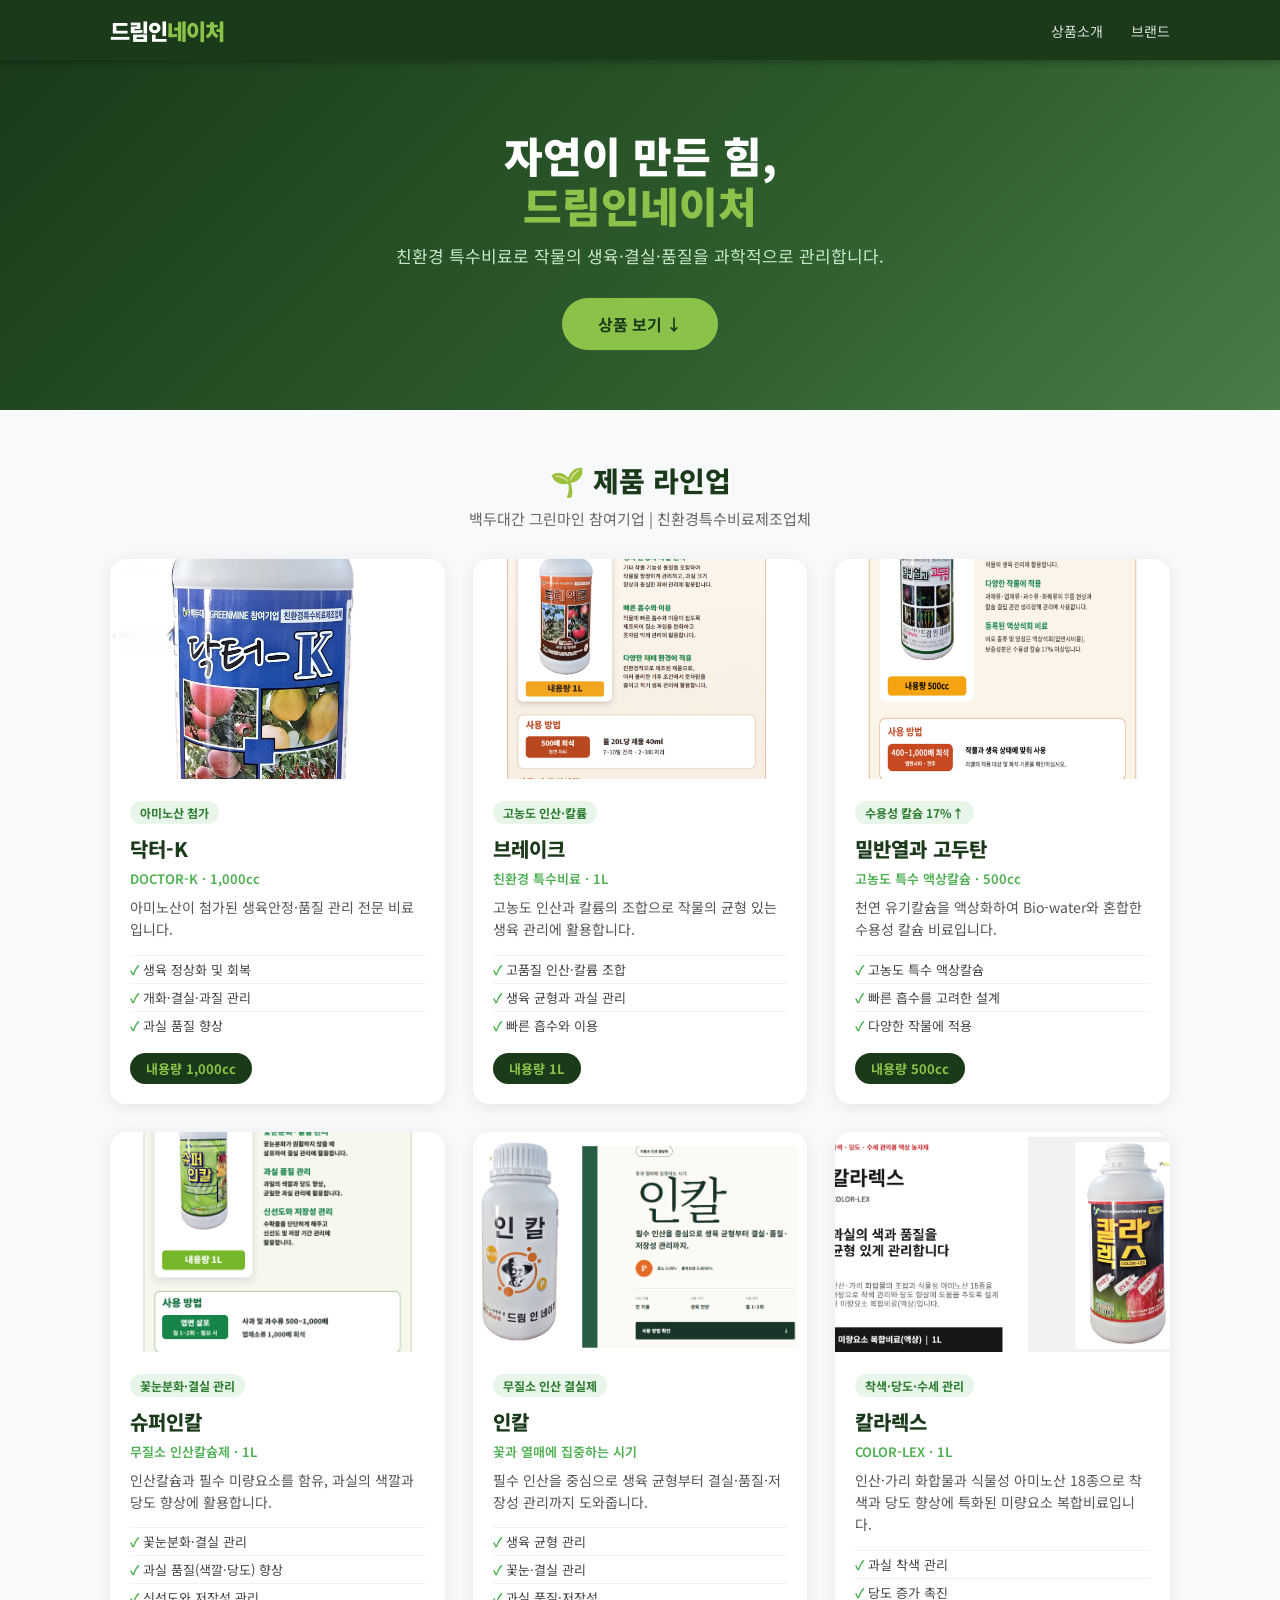
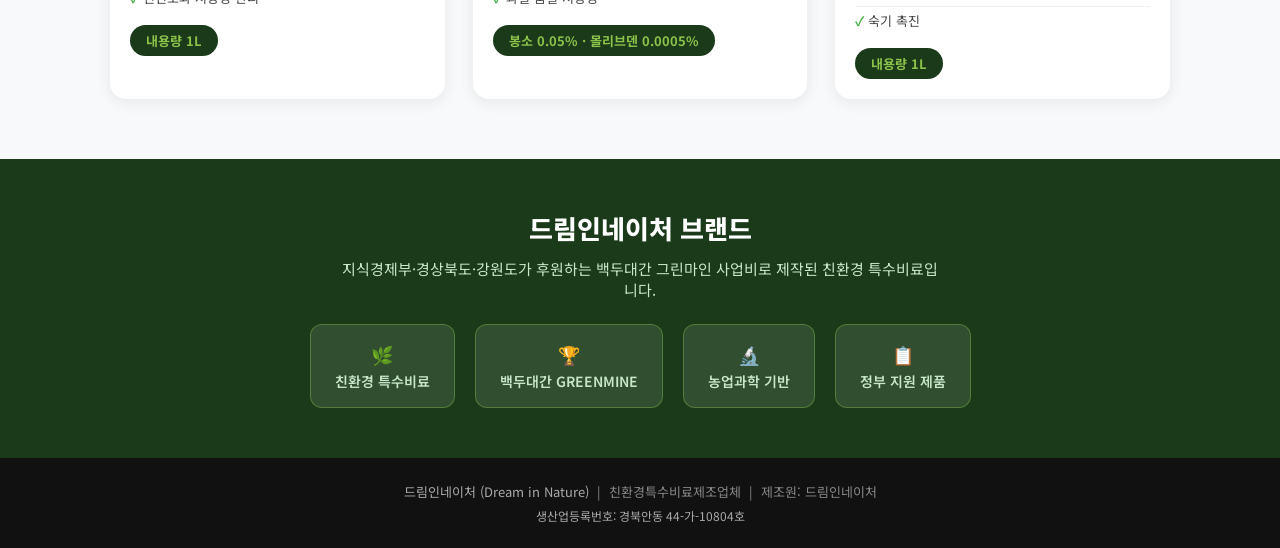
==== index.html @ 05dc9d66 "Initial commit: Dream Homepage" ====
<!DOCTYPE html>
<html lang="ko">
<head>
<meta charset="UTF-8">
<meta name="viewport" content="width=device-width, initial-scale=1.0">
<title>드림인네이처 - 친환경 특수비료</title>
<link href="https://fonts.googleapis.com/css2?family=Noto+Sans+KR:wght@300;400;500;700;900&display=swap" rel="stylesheet">
<style>
*{margin:0;padding:0;box-sizing:border-box;}
body{font-family:'Noto Sans KR',sans-serif;background:#f8f9fa;color:#222;}

/* HEADER */
header{background:#1a3a1a;color:#fff;padding:14px 0;position:sticky;top:0;z-index:100;box-shadow:0 2px 8px rgba(0,0,0,.3);}
.header-inner{max-width:1100px;margin:0 auto;padding:0 20px;display:flex;align-items:center;justify-content:space-between;}
.logo{font-size:22px;font-weight:900;letter-spacing:-1px;}
.logo span{color:#8bc34a;}
nav a{color:#ddd;text-decoration:none;margin-left:24px;font-size:14px;}
nav a:hover{color:#8bc34a;}

/* HERO */
.hero{background:linear-gradient(135deg,#1a3a1a 0%,#2e5e2e 60%,#4a7c4a 100%);color:#fff;text-align:center;padding:70px 20px 60px;}
.hero h1{font-size:42px;font-weight:900;margin-bottom:12px;line-height:1.2;}
.hero h1 span{color:#8bc34a;}
.hero p{font-size:17px;color:#c8e6c9;margin-bottom:30px;}
.hero-btn{display:inline-block;background:#8bc34a;color:#1a3a1a;font-weight:700;padding:14px 36px;border-radius:30px;text-decoration:none;font-size:16px;transition:.2s;}
.hero-btn:hover{background:#aed581;transform:translateY(-2px);}

/* SECTION TITLE */
.sec-title{text-align:center;padding:50px 20px 30px;}
.sec-title h2{font-size:28px;font-weight:800;color:#1a3a1a;margin-bottom:8px;}
.sec-title p{color:#666;font-size:15px;}

/* PRODUCT GRID */
.products{max-width:1100px;margin:0 auto;padding:0 20px 60px;display:grid;grid-template-columns:repeat(auto-fill,minmax(300px,1fr));gap:28px;}
.card{background:#fff;border-radius:16px;overflow:hidden;box-shadow:0 3px 16px rgba(0,0,0,.08);transition:.2s;}
.card:hover{transform:translateY(-4px);box-shadow:0 8px 28px rgba(0,0,0,.14);}
.card-img{width:100%;height:220px;object-fit:cover;display:block;background:#f0f4f0;}
.card-body{padding:20px;}
.card-tag{display:inline-block;background:#e8f5e9;color:#2e7d32;font-size:12px;font-weight:700;padding:3px 10px;border-radius:20px;margin-bottom:10px;}
.card-title{font-size:20px;font-weight:800;color:#1a3a1a;margin-bottom:6px;}
.card-sub{font-size:13px;color:#4caf50;font-weight:600;margin-bottom:8px;}
.card-desc{font-size:14px;color:#555;line-height:1.6;margin-bottom:14px;}
.card-features{list-style:none;padding:0;}
.card-features li{font-size:13px;color:#444;padding:4px 0;border-top:1px solid #f0f0f0;}
.card-features li::before{content:"✓ ";color:#4caf50;font-weight:700;}
.card-vol{display:inline-block;margin-top:14px;background:#1a3a1a;color:#8bc34a;font-size:13px;font-weight:700;padding:6px 16px;border-radius:20px;}

/* BRAND SECTION */
.brand{background:#1a3a1a;color:#fff;text-align:center;padding:50px 20px;}
.brand h2{font-size:26px;font-weight:800;margin-bottom:12px;}
.brand p{color:#c8e6c9;font-size:15px;max-width:600px;margin:0 auto 24px;}
.brand-badges{display:flex;justify-content:center;gap:20px;flex-wrap:wrap;}
.badge{background:rgba(255,255,255,.1);border:1px solid rgba(139,195,74,.4);border-radius:12px;padding:16px 24px;font-size:14px;font-weight:600;color:#c8e6c9;}
.badge strong{display:block;font-size:18px;color:#8bc34a;margin-bottom:4px;}

/* FOOTER */
footer{background:#111;color:#888;text-align:center;padding:24px;font-size:13px;}
footer span{color:#aaa;}
</style>
</head>
<body>

<header>
  <div class="header-inner">
    <div class="logo">드림인<span>네이처</span></div>
    <nav>
      <a href="#products">상품소개</a>
      <a href="#brand">브랜드</a>
    </nav>
  </div>
</header>

<section class="hero">
  <h1>자연이 만든 힘,<br><span>드림인네이처</span></h1>
  <p>친환경 특수비료로 작물의 생육·결실·품질을 과학적으로 관리합니다.</p>
  <a href="#products" class="hero-btn">상품 보기 ↓</a>
</section>

<div class="sec-title" id="products">
  <h2>🌱 제품 라인업</h2>
  <p>백두대간 그린마인 참여기업 | 친환경특수비료제조업체</p>
</div>

<div class="products">

  <!-- 닥터-K -->
  <div class="card">
    <img class="card-img" src="images/slide1_img10.jpg" alt="닥터-K">
    <div class="card-body">
      <span class="card-tag">아미노산 첨가</span>
      <div class="card-title">닥터-K</div>
      <div class="card-sub">DOCTOR-K · 1,000cc</div>
      <div class="card-desc">아미노산이 첨가된 생육안정·품질 관리 전문 비료입니다.</div>
      <ul class="card-features">
        <li>생육 정상화 및 회복</li>
        <li>개화·결실·과질 관리</li>
        <li>과실 품질 향상</li>
      </ul>
      <span class="card-vol">내용량 1,000cc</span>
    </div>
  </div>

  <!-- 브레이크 -->
  <div class="card">
    <img class="card-img" src="images/slide2_img0.png" alt="브레이크">
    <div class="card-body">
      <span class="card-tag">고농도 인산·칼륨</span>
      <div class="card-title">브레이크</div>
      <div class="card-sub">친환경 특수비료 · 1L</div>
      <div class="card-desc">고농도 인산과 칼륨의 조합으로 작물의 균형 있는 생육 관리에 활용합니다.</div>
      <ul class="card-features">
        <li>고품질 인산·칼륨 조합</li>
        <li>생육 균형과 과실 관리</li>
        <li>빠른 흡수와 이용</li>
      </ul>
      <span class="card-vol">내용량 1L</span>
    </div>
  </div>

  <!-- 밀반열과 고두탄 -->
  <div class="card">
    <img class="card-img" src="images/slide3_img0.png" alt="밀반열과 고두탄">
    <div class="card-body">
      <span class="card-tag">수용성 칼슘 17%↑</span>
      <div class="card-title">밀반열과 고두탄</div>
      <div class="card-sub">고농도 특수 액상칼슘 · 500cc</div>
      <div class="card-desc">천연 유기칼슘을 액상화하여 Bio-water와 혼합한 수용성 칼슘 비료입니다.</div>
      <ul class="card-features">
        <li>고농도 특수 액상칼슘</li>
        <li>빠른 흡수를 고려한 설계</li>
        <li>다양한 작물에 적용</li>
      </ul>
      <span class="card-vol">내용량 500cc</span>
    </div>
  </div>

  <!-- 슈퍼인칼 -->
  <div class="card">
    <img class="card-img" src="images/slide4_img0.png" alt="슈퍼인칼">
    <div class="card-body">
      <span class="card-tag">꽃눈분화·결실 관리</span>
      <div class="card-title">슈퍼인칼</div>
      <div class="card-sub">무질소 인산칼슘제 · 1L</div>
      <div class="card-desc">인산칼슘과 필수 미량요소를 함유, 과실의 색깔과 당도 향상에 활용합니다.</div>
      <ul class="card-features">
        <li>꽃눈분화·결실 관리</li>
        <li>과실 품질(색깔·당도) 향상</li>
        <li>신선도와 저장성 관리</li>
      </ul>
      <span class="card-vol">내용량 1L</span>
    </div>
  </div>

  <!-- 인칼 -->
  <div class="card">
    <img class="card-img" src="images/slide5_img0.png" alt="인칼">
    <div class="card-body">
      <span class="card-tag">무질소 인산 결실제</span>
      <div class="card-title">인칼</div>
      <div class="card-sub">꽃과 열매에 집중하는 시기</div>
      <div class="card-desc">필수 인산을 중심으로 생육 균형부터 결실·품질·저장성 관리까지 도와줍니다.</div>
      <ul class="card-features">
        <li>생육 균형 관리</li>
        <li>꽃눈·결실 관리</li>
        <li>과실 품질·저장성</li>
      </ul>
      <span class="card-vol">봉소 0.05% · 몰리브덴 0.0005%</span>
    </div>
  </div>

  <!-- 칼라렉스 -->
  <div class="card">
    <img class="card-img" src="images/slide6_img0.png" alt="칼라렉스">
    <div class="card-body">
      <span class="card-tag">착색·당도·수세 관리</span>
      <div class="card-title">칼라렉스</div>
      <div class="card-sub">COLOR-LEX · 1L</div>
      <div class="card-desc">인산·가리 화합물과 식물성 아미노산 18종으로 착색과 당도 향상에 특화된 미량요소 복합비료입니다.</div>
      <ul class="card-features">
        <li>과실 착색 관리</li>
        <li>당도 증가 촉진</li>
        <li>숙기 촉진</li>
      </ul>
      <span class="card-vol">내용량 1L</span>
    </div>
  </div>

</div>

<section class="brand" id="brand">
  <h2>드림인네이처 브랜드</h2>
  <p>지식경제부·경상북도·강원도가 후원하는 백두대간 그린마인 사업비로 제작된 친환경 특수비료입니다.</p>
  <div class="brand-badges">
    <div class="badge"><strong>🌿</strong>친환경 특수비료</div>
    <div class="badge"><strong>🏆</strong>백두대간 GREENMINE</div>
    <div class="badge"><strong>🔬</strong>농업과학 기반</div>
    <div class="badge"><strong>📋</strong>정부 지원 제품</div>
  </div>
</section>

<footer>
  <span>드림인네이처 (Dream in Nature)</span> &nbsp;|&nbsp; 친환경특수비료제조업체 &nbsp;|&nbsp; 제조원: 드림인네이처<br>
  <span style="font-size:12px;margin-top:6px;display:block;">생산업등록번호: 경북안동 44-가-10804호</span>
</footer>

</body>
</html>
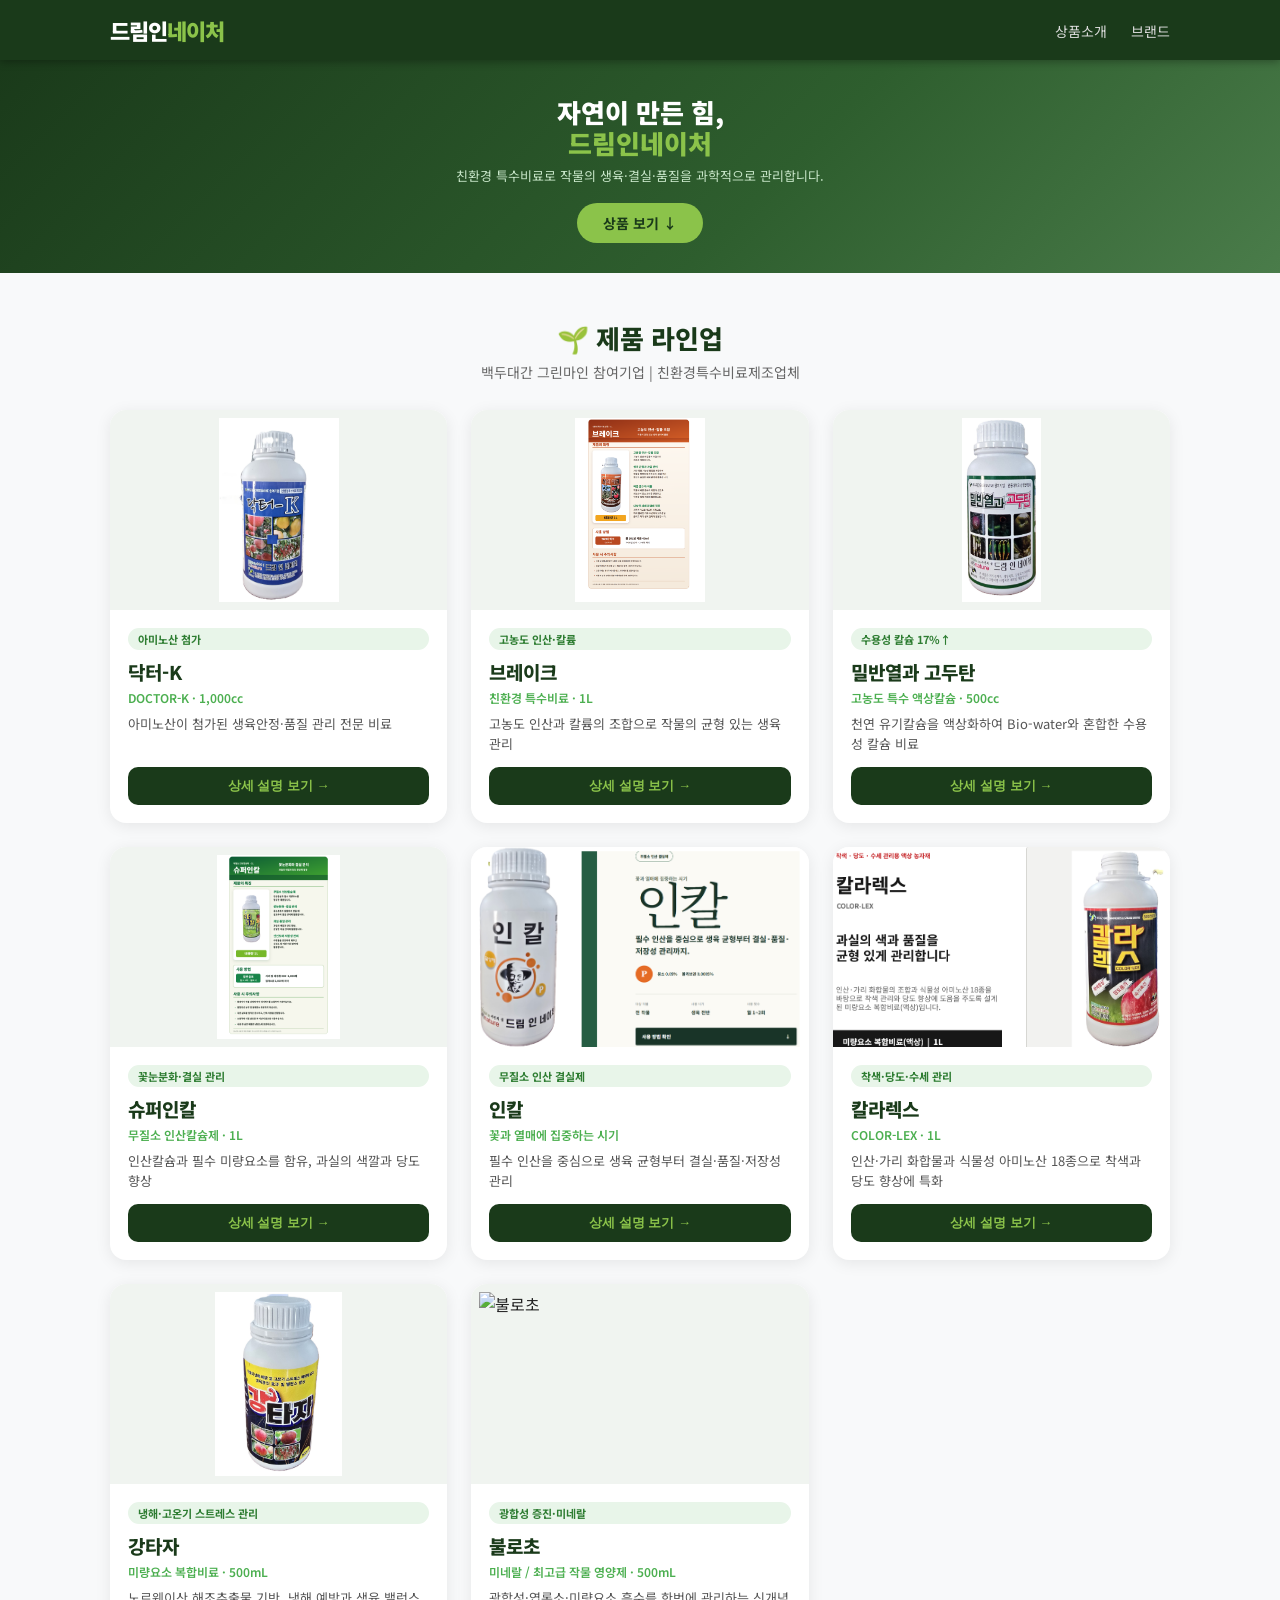
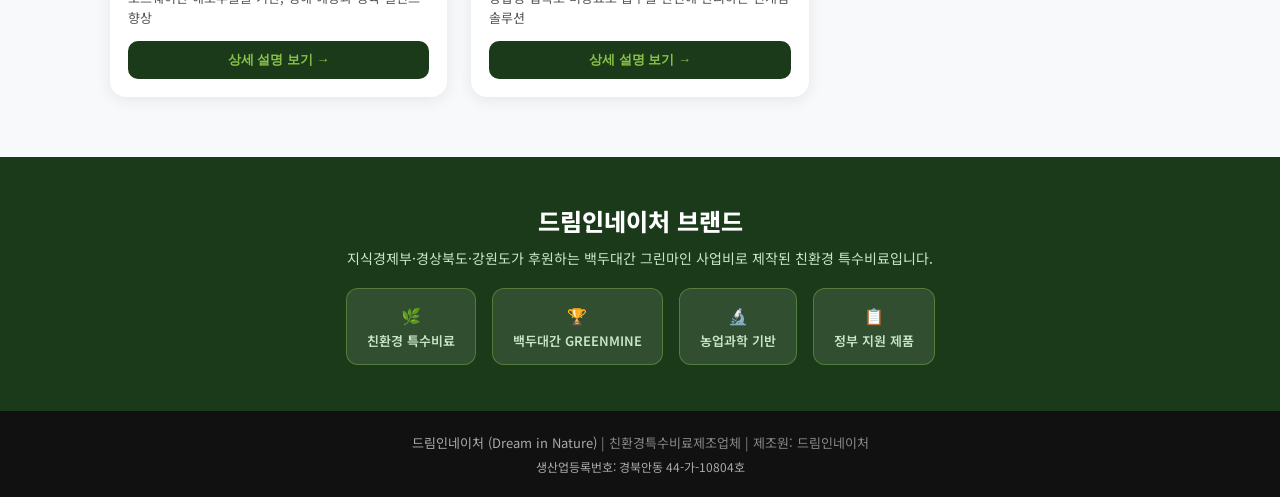
==== commit 671b4cfe: "update: 밀반열과고두탄 강타자 이미지 수정 및 불로초 신규 상품 추가" ====
--- a/index.html
+++ b/index.html
@@ -2,189 +2,327 @@
 <html lang="ko">
 <head>
 <meta charset="UTF-8">
-<meta name="viewport" content="width=device-width, initial-scale=1.0">
+<meta name="viewport" content="width=device-width,initial-scale=1.0">
 <title>드림인네이처 - 친환경 특수비료</title>
 <link href="https://fonts.googleapis.com/css2?family=Noto+Sans+KR:wght@300;400;500;700;900&display=swap" rel="stylesheet">
 <style>
 *{margin:0;padding:0;box-sizing:border-box;}
 body{font-family:'Noto Sans KR',sans-serif;background:#f8f9fa;color:#222;}
-
-/* HEADER */
-header{background:#1a3a1a;color:#fff;padding:14px 0;position:sticky;top:0;z-index:100;box-shadow:0 2px 8px rgba(0,0,0,.3);}
+header{background:#1a3a1a;color:#fff;padding:14px 0;position:sticky;top:0;z-index:200;box-shadow:0 2px 8px rgba(0,0,0,.3);}
 .header-inner{max-width:1100px;margin:0 auto;padding:0 20px;display:flex;align-items:center;justify-content:space-between;}
 .logo{font-size:22px;font-weight:900;letter-spacing:-1px;}
 .logo span{color:#8bc34a;}
 nav a{color:#ddd;text-decoration:none;margin-left:24px;font-size:14px;}
 nav a:hover{color:#8bc34a;}
-
-/* HERO */
-.hero{background:linear-gradient(135deg,#1a3a1a 0%,#2e5e2e 60%,#4a7c4a 100%);color:#fff;text-align:center;padding:70px 20px 60px;}
-.hero h1{font-size:42px;font-weight:900;margin-bottom:12px;line-height:1.2;}
+.hero{background:linear-gradient(135deg,#1a3a1a 0%,#2e5e2e 60%,#4a7c4a 100%);color:#fff;text-align:center;padding:36px 20px 30px;}
+.hero h1{font-size:26px;font-weight:900;margin-bottom:8px;line-height:1.2;}
 .hero h1 span{color:#8bc34a;}
-.hero p{font-size:17px;color:#c8e6c9;margin-bottom:30px;}
-.hero-btn{display:inline-block;background:#8bc34a;color:#1a3a1a;font-weight:700;padding:14px 36px;border-radius:30px;text-decoration:none;font-size:16px;transition:.2s;}
+.hero p{font-size:13px;color:#c8e6c9;margin-bottom:18px;}
+.hero-btn{display:inline-block;background:#8bc34a;color:#1a3a1a;font-weight:700;padding:10px 26px;border-radius:30px;text-decoration:none;font-size:14px;transition:.2s;}
 .hero-btn:hover{background:#aed581;transform:translateY(-2px);}
-
-/* SECTION TITLE */
-.sec-title{text-align:center;padding:50px 20px 30px;}
-.sec-title h2{font-size:28px;font-weight:800;color:#1a3a1a;margin-bottom:8px;}
-.sec-title p{color:#666;font-size:15px;}
-
-/* PRODUCT GRID */
-.products{max-width:1100px;margin:0 auto;padding:0 20px 60px;display:grid;grid-template-columns:repeat(auto-fill,minmax(300px,1fr));gap:28px;}
-.card{background:#fff;border-radius:16px;overflow:hidden;box-shadow:0 3px 16px rgba(0,0,0,.08);transition:.2s;}
+.sec-title{text-align:center;padding:46px 20px 28px;}
+.sec-title h2{font-size:26px;font-weight:800;color:#1a3a1a;margin-bottom:6px;}
+.sec-title p{color:#666;font-size:14px;}
+.products{max-width:1100px;margin:0 auto;padding:0 20px 60px;display:grid;grid-template-columns:repeat(auto-fill,minmax(290px,1fr));gap:24px;}
+.card{background:#fff;border-radius:16px;overflow:hidden;box-shadow:0 3px 16px rgba(0,0,0,.08);transition:.2s;display:flex;flex-direction:column;}
 .card:hover{transform:translateY(-4px);box-shadow:0 8px 28px rgba(0,0,0,.14);}
-.card-img{width:100%;height:220px;object-fit:cover;display:block;background:#f0f4f0;}
-.card-body{padding:20px;}
-.card-tag{display:inline-block;background:#e8f5e9;color:#2e7d32;font-size:12px;font-weight:700;padding:3px 10px;border-radius:20px;margin-bottom:10px;}
-.card-title{font-size:20px;font-weight:800;color:#1a3a1a;margin-bottom:6px;}
-.card-sub{font-size:13px;color:#4caf50;font-weight:600;margin-bottom:8px;}
-.card-desc{font-size:14px;color:#555;line-height:1.6;margin-bottom:14px;}
-.card-features{list-style:none;padding:0;}
-.card-features li{font-size:13px;color:#444;padding:4px 0;border-top:1px solid #f0f0f0;}
+.ci{width:100%;height:200px;object-fit:cover;display:block;background:#f0f4f0;}
+.ci-contain{width:100%;height:200px;object-fit:contain;display:block;background:#f0f4f0;padding:8px;}
+.card-body{padding:18px;display:flex;flex-direction:column;flex:1;}
+.card-tag{display:inline-block;background:#e8f5e9;color:#2e7d32;font-size:11px;font-weight:700;padding:3px 10px;border-radius:20px;margin-bottom:8px;}
+.card-title{font-size:19px;font-weight:800;color:#1a3a1a;margin-bottom:4px;}
+.card-sub{font-size:12px;color:#4caf50;font-weight:600;margin-bottom:8px;}
+.card-desc{font-size:13px;color:#555;line-height:1.5;margin-bottom:14px;flex:1;}
+.card-features{list-style:none;padding:0;margin-bottom:8px;}
+.card-features li{font-size:13px;color:#444;padding:3px 0;border-top:1px solid #f0f0f0;}
 .card-features li::before{content:"✓ ";color:#4caf50;font-weight:700;}
-.card-vol{display:inline-block;margin-top:14px;background:#1a3a1a;color:#8bc34a;font-size:13px;font-weight:700;padding:6px 16px;border-radius:20px;}
-
-/* BRAND SECTION */
-.brand{background:#1a3a1a;color:#fff;text-align:center;padding:50px 20px;}
-.brand h2{font-size:26px;font-weight:800;margin-bottom:12px;}
-.brand p{color:#c8e6c9;font-size:15px;max-width:600px;margin:0 auto 24px;}
-.brand-badges{display:flex;justify-content:center;gap:20px;flex-wrap:wrap;}
-.badge{background:rgba(255,255,255,.1);border:1px solid rgba(139,195,74,.4);border-radius:12px;padding:16px 24px;font-size:14px;font-weight:600;color:#c8e6c9;}
-.badge strong{display:block;font-size:18px;color:#8bc34a;margin-bottom:4px;}
-
-/* FOOTER */
-footer{background:#111;color:#888;text-align:center;padding:24px;font-size:13px;}
+.detail-btn{display:block;width:100%;background:#1a3a1a;color:#8bc34a;font-size:13px;font-weight:700;padding:10px;border-radius:10px;border:none;cursor:pointer;transition:.2s;margin-top:auto;}
+.detail-btn:hover{background:#2e5e2e;}
+.brand{background:#1a3a1a;color:#fff;text-align:center;padding:46px 20px;}
+.brand h2{font-size:24px;font-weight:800;margin-bottom:10px;}
+.brand p{color:#c8e6c9;font-size:14px;max-width:600px;margin:0 auto 20px;}
+.brand-badges{display:flex;justify-content:center;gap:16px;flex-wrap:wrap;}
+.badge{background:rgba(255,255,255,.1);border:1px solid rgba(139,195,74,.4);border-radius:12px;padding:14px 20px;font-size:13px;font-weight:600;color:#c8e6c9;}
+.badge strong{display:block;font-size:16px;color:#8bc34a;margin-bottom:4px;}
+footer{background:#111;color:#888;text-align:center;padding:22px;font-size:13px;}
 footer span{color:#aaa;}
+.modal-overlay{display:none;position:fixed;inset:0;background:rgba(0,0,0,.7);z-index:1000;align-items:center;justify-content:center;padding:20px;}
+.modal-overlay.active{display:flex;}
+.modal-box{background:#fff;border-radius:20px;max-width:900px;width:100%;max-height:90vh;overflow-y:auto;position:relative;}
+.mclose{position:sticky;top:10px;float:right;margin:12px 12px 0 0;background:#1a3a1a;color:#fff;border:none;border-radius:50%;width:34px;height:34px;font-size:16px;cursor:pointer;z-index:10;}
+.modal-inner{display:flex;gap:0;padding:24px;}
+.modal-left{flex:0 0 320px;max-width:320px;}
+.modal-img{width:100%;border-radius:12px;object-fit:contain;background:#f0f4f0;height:260px;}
+.di-imgs{display:flex;gap:8px;margin-top:10px;}
+.di-imgs img{flex:1;height:90px;object-fit:cover;border-radius:8px;}
+.modal-right{flex:1;padding-left:24px;}
+.modal-title{font-size:26px;font-weight:900;color:#1a3a1a;margin:8px 0 4px;}
+.modal-sub{font-size:13px;color:#4caf50;font-weight:600;margin-bottom:14px;}
+.ds{background:#f0f8f0;border-left:4px solid #4caf50;border-radius:0 8px 8px 0;padding:14px;margin-top:14px;}
+.ds h4{font-size:14px;font-weight:800;color:#1a3a1a;margin-bottom:8px;}
+.ds p{font-size:13px;color:#555;line-height:1.7;}
+@media(max-width:640px){.modal-inner{flex-direction:column;padding:16px;}.modal-left{max-width:100%;}.modal-right{padding-left:0;padding-top:16px;}.modal-img{height:200px;}}
 </style>
 </head>
 <body>
-
 <header>
   <div class="header-inner">
     <div class="logo">드림인<span>네이처</span></div>
-    <nav>
-      <a href="#products">상품소개</a>
-      <a href="#brand">브랜드</a>
-    </nav>
+    <nav><a href="#products">상품소개</a><a href="#brand">브랜드</a></nav>
   </div>
 </header>
-
 <section class="hero">
   <h1>자연이 만든 힘,<br><span>드림인네이처</span></h1>
   <p>친환경 특수비료로 작물의 생육·결실·품질을 과학적으로 관리합니다.</p>
   <a href="#products" class="hero-btn">상품 보기 ↓</a>
 </section>
-
 <div class="sec-title" id="products">
   <h2>🌱 제품 라인업</h2>
   <p>백두대간 그린마인 참여기업 | 친환경특수비료제조업체</p>
 </div>
-
 <div class="products">
-
-  <!-- 닥터-K -->
-  <div class="card">
-    <img class="card-img" src="images/slide1_img10.jpg" alt="닥터-K">
-    <div class="card-body">
-      <span class="card-tag">아미노산 첨가</span>
-      <div class="card-title">닥터-K</div>
-      <div class="card-sub">DOCTOR-K · 1,000cc</div>
-      <div class="card-desc">아미노산이 첨가된 생육안정·품질 관리 전문 비료입니다.</div>
-      <ul class="card-features">
-        <li>생육 정상화 및 회복</li>
-        <li>개화·결실·과질 관리</li>
-        <li>과실 품질 향상</li>
-      </ul>
-      <span class="card-vol">내용량 1,000cc</span>
-    </div>
-  </div>
-
-  <!-- 브레이크 -->
-  <div class="card">
-    <img class="card-img" src="images/slide2_img0.png" alt="브레이크">
-    <div class="card-body">
-      <span class="card-tag">고농도 인산·칼륨</span>
-      <div class="card-title">브레이크</div>
-      <div class="card-sub">친환경 특수비료 · 1L</div>
-      <div class="card-desc">고농도 인산과 칼륨의 조합으로 작물의 균형 있는 생육 관리에 활용합니다.</div>
-      <ul class="card-features">
-        <li>고품질 인산·칼륨 조합</li>
-        <li>생육 균형과 과실 관리</li>
-        <li>빠른 흡수와 이용</li>
-      </ul>
-      <span class="card-vol">내용량 1L</span>
-    </div>
-  </div>
-
-  <!-- 밀반열과 고두탄 -->
-  <div class="card">
-    <img class="card-img" src="images/slide3_img0.png" alt="밀반열과 고두탄">
-    <div class="card-body">
-      <span class="card-tag">수용성 칼슘 17%↑</span>
-      <div class="card-title">밀반열과 고두탄</div>
-      <div class="card-sub">고농도 특수 액상칼슘 · 500cc</div>
-      <div class="card-desc">천연 유기칼슘을 액상화하여 Bio-water와 혼합한 수용성 칼슘 비료입니다.</div>
-      <ul class="card-features">
-        <li>고농도 특수 액상칼슘</li>
-        <li>빠른 흡수를 고려한 설계</li>
-        <li>다양한 작물에 적용</li>
-      </ul>
-      <span class="card-vol">내용량 500cc</span>
-    </div>
-  </div>
-
-  <!-- 슈퍼인칼 -->
-  <div class="card">
-    <img class="card-img" src="images/slide4_img0.png" alt="슈퍼인칼">
-    <div class="card-body">
-      <span class="card-tag">꽃눈분화·결실 관리</span>
-      <div class="card-title">슈퍼인칼</div>
-      <div class="card-sub">무질소 인산칼슘제 · 1L</div>
-      <div class="card-desc">인산칼슘과 필수 미량요소를 함유, 과실의 색깔과 당도 향상에 활용합니다.</div>
-      <ul class="card-features">
-        <li>꽃눈분화·결실 관리</li>
-        <li>과실 품질(색깔·당도) 향상</li>
-        <li>신선도와 저장성 관리</li>
-      </ul>
-      <span class="card-vol">내용량 1L</span>
-    </div>
-  </div>
-
-  <!-- 인칼 -->
-  <div class="card">
-    <img class="card-img" src="images/slide5_img0.png" alt="인칼">
-    <div class="card-body">
-      <span class="card-tag">무질소 인산 결실제</span>
-      <div class="card-title">인칼</div>
-      <div class="card-sub">꽃과 열매에 집중하는 시기</div>
-      <div class="card-desc">필수 인산을 중심으로 생육 균형부터 결실·품질·저장성 관리까지 도와줍니다.</div>
-      <ul class="card-features">
-        <li>생육 균형 관리</li>
-        <li>꽃눈·결실 관리</li>
-        <li>과실 품질·저장성</li>
-      </ul>
-      <span class="card-vol">봉소 0.05% · 몰리브덴 0.0005%</span>
-    </div>
-  </div>
-
-  <!-- 칼라렉스 -->
-  <div class="card">
-    <img class="card-img" src="images/slide6_img0.png" alt="칼라렉스">
-    <div class="card-body">
-      <span class="card-tag">착색·당도·수세 관리</span>
-      <div class="card-title">칼라렉스</div>
-      <div class="card-sub">COLOR-LEX · 1L</div>
-      <div class="card-desc">인산·가리 화합물과 식물성 아미노산 18종으로 착색과 당도 향상에 특화된 미량요소 복합비료입니다.</div>
-      <ul class="card-features">
-        <li>과실 착색 관리</li>
-        <li>당도 증가 촉진</li>
-        <li>숙기 촉진</li>
-      </ul>
-      <span class="card-vol">내용량 1L</span>
-    </div>
-  </div>
-
+<div class='card'>
+  <img class='ci ci-contain' src='images/slide1_img10.jpg' alt='닥터-K'>
+  <div class='card-body'>
+    <span class='card-tag'>아미노산 첨가</span>
+    <div class='card-title'>닥터-K</div>
+    <div class='card-sub'>DOCTOR-K · 1,000cc</div>
+    <div class='card-desc'>아미노산이 첨가된 생육안정·품질 관리 전문 비료</div>
+    <button class='detail-btn' onclick='openModal("modal-doctor-k")'>상세 설명 보기 →</button>
+  </div>
+</div>
+
+<div class='card'>
+  <img class='ci ci-contain' src='images/slide2_img0.png' alt='브레이크'>
+  <div class='card-body'>
+    <span class='card-tag'>고농도 인산·칼륨</span>
+    <div class='card-title'>브레이크</div>
+    <div class='card-sub'>친환경 특수비료 · 1L</div>
+    <div class='card-desc'>고농도 인산과 칼륨의 조합으로 작물의 균형 있는 생육 관리</div>
+    <button class='detail-btn' onclick='openModal("modal-brake")'>상세 설명 보기 →</button>
+  </div>
+</div>
+
+<div class='card'>
+  <img class='ci ci-contain' src='images/milban_1.jpg' alt='밀반열과 고두탄'>
+  <div class='card-body'>
+    <span class='card-tag'>수용성 칼슘 17%↑</span>
+    <div class='card-title'>밀반열과 고두탄</div>
+    <div class='card-sub'>고농도 특수 액상칼슘 · 500cc</div>
+    <div class='card-desc'>천연 유기칼슘을 액상화하여 Bio-water와 혼합한 수용성 칼슘 비료</div>
+    <button class='detail-btn' onclick='openModal("modal-calcium")'>상세 설명 보기 →</button>
+  </div>
+</div>
+
+<div class='card'>
+  <img class='ci ci-contain' src='images/slide4_img0.png' alt='슈퍼인칼'>
+  <div class='card-body'>
+    <span class='card-tag'>꽃눈분화·결실 관리</span>
+    <div class='card-title'>슈퍼인칼</div>
+    <div class='card-sub'>무질소 인산칼슘제 · 1L</div>
+    <div class='card-desc'>인산칼슘과 필수 미량요소를 함유, 과실의 색깔과 당도 향상</div>
+    <button class='detail-btn' onclick='openModal("modal-super-incal")'>상세 설명 보기 →</button>
+  </div>
+</div>
+
+<div class='card'>
+  <img class='ci' src='images/slide5_img0.png' alt='인칼'>
+  <div class='card-body'>
+    <span class='card-tag'>무질소 인산 결실제</span>
+    <div class='card-title'>인칼</div>
+    <div class='card-sub'>꽃과 열매에 집중하는 시기</div>
+    <div class='card-desc'>필수 인산을 중심으로 생육 균형부터 결실·품질·저장성 관리</div>
+    <button class='detail-btn' onclick='openModal("modal-incal")'>상세 설명 보기 →</button>
+  </div>
+</div>
+
+<div class='card'>
+  <img class='ci' src='images/slide6_img0.png' alt='칼라렉스'>
+  <div class='card-body'>
+    <span class='card-tag'>착색·당도·수세 관리</span>
+    <div class='card-title'>칼라렉스</div>
+    <div class='card-sub'>COLOR-LEX · 1L</div>
+    <div class='card-desc'>인산·가리 화합물과 식물성 아미노산 18종으로 착색과 당도 향상에 특화</div>
+    <button class='detail-btn' onclick='openModal("modal-colorlex")'>상세 설명 보기 →</button>
+  </div>
+</div>
+
+<div class='card'>
+  <img class='ci ci-contain' src='images/gangtaja_1.jpg' alt='강타자'>
+  <div class='card-body'>
+    <span class='card-tag'>냉해·고온기 스트레스 관리</span>
+    <div class='card-title'>강타자</div>
+    <div class='card-sub'>미량요소 복합비료 · 500mL</div>
+    <div class='card-desc'>노르웨이산 해조추출물 기반, 냉해 예방과 생육 밸런스 향상</div>
+    <button class='detail-btn' onclick='openModal("modal-gangtaja")'>상세 설명 보기 →</button>
+  </div>
+</div>
+
+<div class='card'>
+  <img class='ci ci-contain' src='images/bullocho_pptx_1.png' alt='불로초'>
+  <div class='card-body'>
+    <span class='card-tag'>광합성 증진·미네랄</span>
+    <div class='card-title'>불로초</div>
+    <div class='card-sub'>미네랄 / 최고급 작물 영양제 · 500mL</div>
+    <div class='card-desc'>광합성·엽록소·미량요소 흡수를 한번에 관리하는 신개념 솔루션</div>
+    <button class='detail-btn' onclick='openModal("modal-bullocho")'>상세 설명 보기 →</button>
+  </div>
+</div>
+</div>
+
+<div class='modal-overlay' id='modal-doctor-k' onclick='closeModal(this)'>
+<div class='modal-box' onclick='event.stopPropagation()'>
+  <button class='mclose' onclick='closeModal(document.getElementById("modal-doctor-k"))'>✕</button>
+  <div class='modal-inner'>
+    <div class='modal-left'>
+      <img class='modal-img' src='images/slide1_img10.jpg' alt='닥터-K'>
+      
+    </div>
+    <div class='modal-right'>
+      <span class='card-tag'>아미노산 첨가</span>
+      <h2 class='modal-title'>닥터-K</h2>
+      <p class='modal-sub'>DOCTOR-K · 1,000cc</p>
+      <ul class='card-features' style='margin-bottom:16px'><li>생육 정상화 및 회복</li><li>개화·결실·과질 관리</li><li>과실 품질 향상</li></ul>
+      <div class='ds'><h4>닥터-K 란?</h4><p>식물의 영양결핍으로 인한 장해를 해결하고 고소득을 목표로 암모늄, 아미노산에 식물생육의 필수원소들을 결합한 최고급 비료입니다.</p></div><div class='ds'><h4>효능 및 특성</h4><p>▶ 잎의 노화방지, 수세회복, 각종장해 회복, 비대, 개화, 결실을 촉진시킵니다.</p><p>▶ 생육이 왕성하여 발근 발아가 촉진되며 건전한 나무형태를 만들고, 크고 당도가 높으며 맛, 향, 색택이 선명한 고품질로 수확이 얻어집니다.</p><p>▶ 건묘육성, 생장촉진, 품질향상, 수확증대를 증진시키는 필수 고급 비료입니다.</p><p>▶ 작물의 냉해를 예방하고 화방에 도움을 주고 꽃대를 크게 만드는데 도움을 줍니다.</p><p>▶ 아미노산을 첨가한 아미노산성 종합 특수 액상 비료입니다.</p></div><div class='ds'><h4>주의사항</h4><p>▶ 사용농도 및 사용량은 식물의 생육상태에 따라 조정하십시오.</p><p>▶ 동제, 기계유, 석회유황합제와 혼용을 금하며 피해를 고려하여 희석배수를 강하게 하여 사용하십시오.</p><p>▶ 재배하우스나 온실, 일반 노지의 기온이 고온기(30℃) 때에는 주의하여 사용하십시오.</p><p>▶ 아미노산의 함량이 높아 아미노산의 일부가 석출되어 침전물이 생길 수 있으나 효능에는 차이가 없으므로 잘 흔들어 사용하십시오.</p><p>▶ 사용 후 남은 원액은 밀봉하여 서늘한 곳에 보관하십시오.</p></div>
+    </div>
+  </div>
+</div>
+</div>
+
+<div class='modal-overlay' id='modal-brake' onclick='closeModal(this)'>
+<div class='modal-box' onclick='event.stopPropagation()'>
+  <button class='mclose' onclick='closeModal(document.getElementById("modal-brake"))'>✕</button>
+  <div class='modal-inner'>
+    <div class='modal-left'>
+      <img class='modal-img' src='images/slide2_img0.png' alt='브레이크'>
+      
+    </div>
+    <div class='modal-right'>
+      <span class='card-tag'>고농도 인산·칼륨</span>
+      <h2 class='modal-title'>브레이크</h2>
+      <p class='modal-sub'>친환경 특수비료 · 1L</p>
+      <ul class='card-features' style='margin-bottom:16px'><li>고품질 인산·칼륨 조합</li><li>생육 균형과 과실 관리</li><li>빠른 흡수와 이용</li></ul>
+      <p style='color:#888;font-size:14px;'>상세 설명이 준비 중입니다.</p>
+    </div>
+  </div>
+</div>
+</div>
+
+<div class='modal-overlay' id='modal-calcium' onclick='closeModal(this)'>
+<div class='modal-box' onclick='event.stopPropagation()'>
+  <button class='mclose' onclick='closeModal(document.getElementById("modal-calcium"))'>✕</button>
+  <div class='modal-inner'>
+    <div class='modal-left'>
+      <img class='modal-img' src='images/milban_1.jpg' alt='밀반열과 고두탄'>
+      <div class='di-imgs'><img src='images/milban_2.jpg' alt='밀반2'><img src='images/milban_3.jpg' alt='밀반3'></div>
+    </div>
+    <div class='modal-right'>
+      <span class='card-tag'>수용성 칼슘 17%↑</span>
+      <h2 class='modal-title'>밀반열과 고두탄</h2>
+      <p class='modal-sub'>고농도 특수 액상칼슘 · 500cc</p>
+      <ul class='card-features' style='margin-bottom:16px'><li>고농도 특수 액상칼슘</li><li>빠른 흡수를 고려한 설계</li><li>다양한 작물에 적용</li></ul>
+      <div class='ds'><h4>제품 특징</h4><p>천연 유기칼슘을 액상화하여 Bio-water와 혼합한 수용성 칼슘 비료입니다.</p><p>수용성 칼슘 함량 17% 이상으로 작물의 칼슘 결핍을 빠르게 해소합니다.</p><p>밀반(密斑)열과 고두탄(苦頭炭) 예방에 효과적입니다.</p></div>
+      <div class='ds'><h4>사용 방법</h4><p>• 희석 배수: 400~1,000배 희석</p><p>• 사용 시기: 생육 전반 / 결실기 집중 사용</p><p>• 사용 간격: 7~10일 간격</p></div>
+    </div>
+  </div>
+</div>
+</div>
+
+<div class='modal-overlay' id='modal-super-incal' onclick='closeModal(this)'>
+<div class='modal-box' onclick='event.stopPropagation()'>
+  <button class='mclose' onclick='closeModal(document.getElementById("modal-super-incal"))'>✕</button>
+  <div class='modal-inner'>
+    <div class='modal-left'>
+      <img class='modal-img' src='images/slide4_img0.png' alt='슈퍼인칼'>
+      
+    </div>
+    <div class='modal-right'>
+      <span class='card-tag'>꽃눈분화·결실 관리</span>
+      <h2 class='modal-title'>슈퍼인칼</h2>
+      <p class='modal-sub'>무질소 인산칼슘제 · 1L</p>
+      <ul class='card-features' style='margin-bottom:16px'><li>꽃눈분화·결실 관리</li><li>과실 품질(색깔·당도) 향상</li><li>신선도와 저장성 관리</li></ul>
+      <p style='color:#888;font-size:14px;'>상세 설명이 준비 중입니다.</p>
+    </div>
+  </div>
+</div>
+</div>
+
+<div class='modal-overlay' id='modal-incal' onclick='closeModal(this)'>
+<div class='modal-box' onclick='event.stopPropagation()'>
+  <button class='mclose' onclick='closeModal(document.getElementById("modal-incal"))'>✕</button>
+  <div class='modal-inner'>
+    <div class='modal-left'>
+      <img class='modal-img' src='images/slide5_img0.png' alt='인칼'>
+      
+    </div>
+    <div class='modal-right'>
+      <span class='card-tag'>무질소 인산 결실제</span>
+      <h2 class='modal-title'>인칼</h2>
+      <p class='modal-sub'>꽃과 열매에 집중하는 시기</p>
+      <ul class='card-features' style='margin-bottom:16px'><li>생육 균형 관리</li><li>꽃눈·결실 관리</li><li>과실 품질·저장성</li></ul>
+      <p style='color:#888;font-size:14px;'>상세 설명이 준비 중입니다.</p>
+    </div>
+  </div>
+</div>
+</div>
+
+<div class='modal-overlay' id='modal-colorlex' onclick='closeModal(this)'>
+<div class='modal-box' onclick='event.stopPropagation()'>
+  <button class='mclose' onclick='closeModal(document.getElementById("modal-colorlex"))'>✕</button>
+  <div class='modal-inner'>
+    <div class='modal-left'>
+      <img class='modal-img' src='images/slide6_img0.png' alt='칼라렉스'>
+      
+    </div>
+    <div class='modal-right'>
+      <span class='card-tag'>착색·당도·수세 관리</span>
+      <h2 class='modal-title'>칼라렉스</h2>
+      <p class='modal-sub'>COLOR-LEX · 1L</p>
+      <ul class='card-features' style='margin-bottom:16px'><li>과실 착색 관리</li><li>당도 증가 촉진</li><li>숙기 촉진</li></ul>
+      <p style='color:#888;font-size:14px;'>상세 설명이 준비 중입니다.</p>
+    </div>
+  </div>
+</div>
+</div>
+
+<div class='modal-overlay' id='modal-gangtaja' onclick='closeModal(this)'>
+<div class='modal-box' onclick='event.stopPropagation()'>
+  <button class='mclose' onclick='closeModal(document.getElementById("modal-gangtaja"))'>✕</button>
+  <div class='modal-inner'>
+    <div class='modal-left'>
+      <img class='modal-img' src='images/gangtaja_1.jpg' alt='강타자'>
+      <div class="di-imgs"><img src="images/gangtaja_1.jpg" alt="강타자1"><img src="images/gangtaja_2.jpg" alt="강타자2"><img src="images/gangtaja_3.jpg" alt="강타자3"></div>
+    </div>
+    <div class='modal-right'>
+      <span class='card-tag'>냉해·고온기 스트레스 관리</span>
+      <h2 class='modal-title'>강타자</h2>
+      <p class='modal-sub'>미량요소 복합비료 · 500mL</p>
+      <ul class='card-features' style='margin-bottom:16px'><li>냉해 예방 관리</li><li>고온기 스트레스 관리</li><li>생육·품질 관리</li></ul>
+      <div class='ds'><h4>제품 특징</h4><p>• 최고급 노르웨이산 해조추출물과 기능성 원료를 조합한 고농도 제품입니다.</p><p>• 작물이 흡수하기 쉬운 형태로 제조되어 흡수율이 좋으며 효과가 신속하게 나타납니다.</p><p>• 냉해 예방 및 고온기 스트레스 예방에 효과가 우수합니다.</p><p>• 알긴산, 베타인 및 다량의 아미노산은 작물에 신속하게 흡수되어 뿌리발달 및 생육증진에 도움을 줍니다.</p></div><div class='ds'><h4>사용 방법</h4><p>• 대상 작물: 전 작물</p><p>• 사용 시기: 생육 전반</p><p>• 사용 간격: 1~2주 간격</p><p>• 희석 배수: 500~1,000배 희석</p><p>• 물 20L 기준: 500배 = 40mL / 1,000배 = 20mL</p></div><div class='ds'><h4>제품 정보</h4><p>• 제품 구분: 미량요소 복합비료</p><p>• 내용량: 500mL</p><p>• 보증성분량: 붕소 0.05% · 몰리브덴 0.0005%</p><p>• 생산업등록번호: 경북안동 44-가-10804호</p><p>• 제조원: 드림인네이처</p><p>• 연락처: 054-841-4720</p></div><div class='ds'><h4>사용시 주의사항</h4><p>• 농약, 기계유, 석회유황합제, 석회보르도액, 강산성 제품과의 혼용을 삼가세요.</p><p>• 사용 농도와 사용 간격을 준수하고, 지나친 사용을 피하세요.</p><p>• 서늘한 곳에 보관하고 어린이의 손이 닿지 않도록 하세요.</p><p>• 제품을 먹지 마세요.</p></div>
+    </div>
+  </div>
+</div>
+</div>
+
+<div class='modal-overlay' id='modal-bullocho' onclick='closeModal(this)'>
+<div class='modal-box' onclick='event.stopPropagation()'>
+  <button class='mclose' onclick='closeModal(document.getElementById("modal-bullocho"))'>✕</button>
+  <div class='modal-inner'>
+    <div class='modal-left'>
+      <img class='modal-img' src='images/bullocho_pptx_1.png' alt='불로초'>
+    </div>
+    <div class='modal-right'>
+      <span class='card-tag'>광합성 증진·미네랄</span>
+      <h2 class='modal-title'>불로초</h2>
+      <p class='modal-sub'>미네랄 / 최고급 작물 영양제 · 500mL</p>
+      <ul class='card-features' style='margin-bottom:16px'><li>광합성·엽록소 증진</li><li>다수확·고품질 관리</li><li>저항성 증가</li></ul>
+      <div class='ds'><h4>불로초 란?</h4><p>광합성 증진의 신개념 제품으로 토양의 생명력을 깨우고 작물의 가치를 높이는 솔루션입니다.</p><p>광합성·엽록소·미량요소 흡수를 한번에 관리합니다.</p></div>
+      <div class='ds'><h4>효능 및 특성</h4><p>▶ 식물의 생존감각 인지제제 — 장마(침수), 염, 고온, 저온, 건조 스트레스 극복</p><p>▶ 광반응(Light Reaction) 최적화 — 빛 흡수·물의 광분해, ATP·NADPH 생성 촉진</p><p>▶ 엽록소 복원 및 밀도 증가 — ALA로 엽록소 합성 조절, 마그네슘·철·망간의 균형 공급</p><p>▶ 제품구성: 비바-클로립 · 광합성 촉진 · 엽록소 회복 · 미량요소 균형 공급</p></div>
+      <div class='ds'><h4>사용 방법</h4><p>• 오이·토마토·딸기 등 과채류: 전생육기, 7~10일 간격 관주처리, 400~500평당 2.5kg</p><p>• 사과·포도·복숭아 등 과수류: 착과 후~수확기, 7~10일 간격 관주처리, 300~400평당 2.5kg</p></div>
+      <div class='ds'><h4>주의사항</h4><p>• 고온 및 건조 시 사용 주의</p><p>• 타 농약과 혼용 시 주의</p><p>• 사용량 기준 준수</p></div>
+    </div>
+  </div>
+</div>
 </div>
 
 <section class="brand" id="brand">
@@ -197,11 +335,13 @@
     <div class="badge"><strong>📋</strong>정부 지원 제품</div>
   </div>
 </section>
-
 <footer>
-  <span>드림인네이처 (Dream in Nature)</span> &nbsp;|&nbsp; 친환경특수비료제조업체 &nbsp;|&nbsp; 제조원: 드림인네이처<br>
+  <span>드림인네이처 (Dream in Nature)</span>&nbsp;|&nbsp;친환경특수비료제조업체&nbsp;|&nbsp;제조원: 드림인네이처<br>
   <span style="font-size:12px;margin-top:6px;display:block;">생산업등록번호: 경북안동 44-가-10804호</span>
 </footer>
-
+<script>
+function openModal(id){document.getElementById(id).classList.add('active');document.body.style.overflow='hidden';}
+function closeModal(el){el.classList.remove('active');document.body.style.overflow='';}
+</script>
 </body>
-</html>
+</html>
